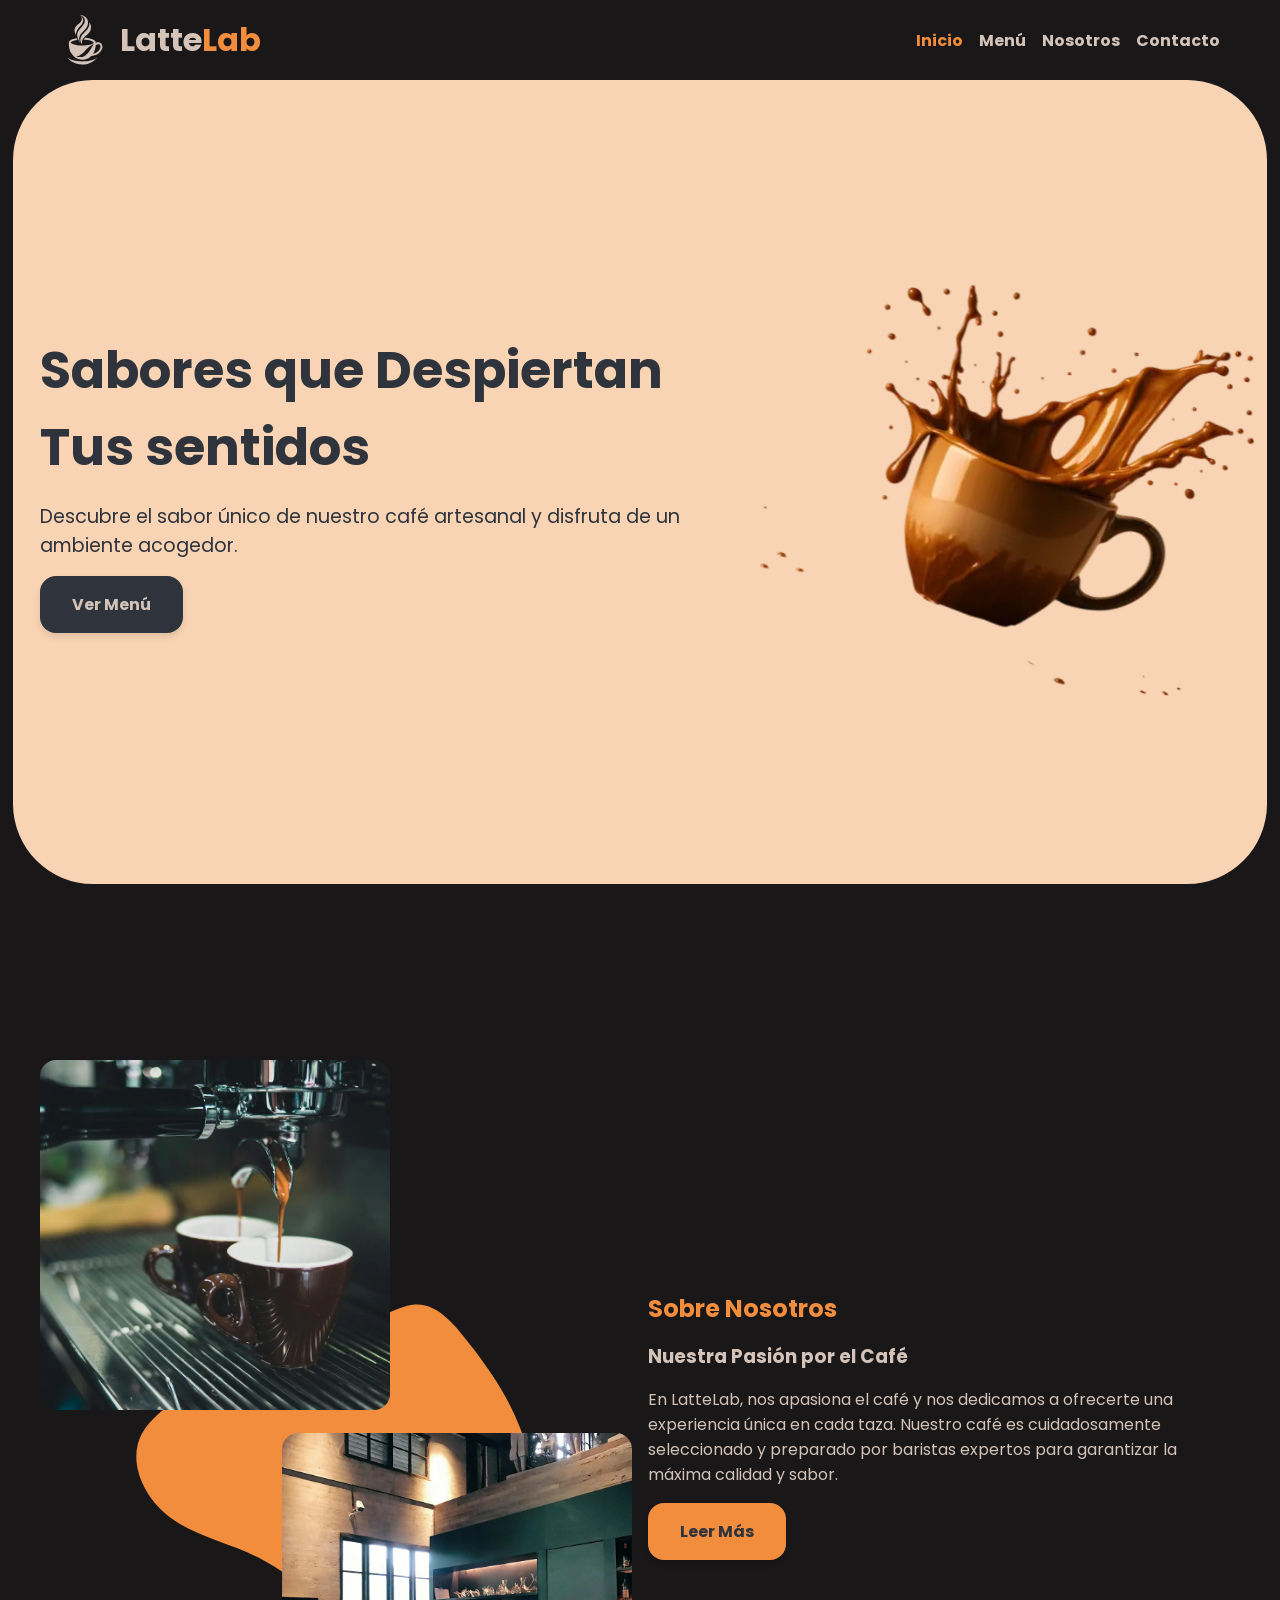
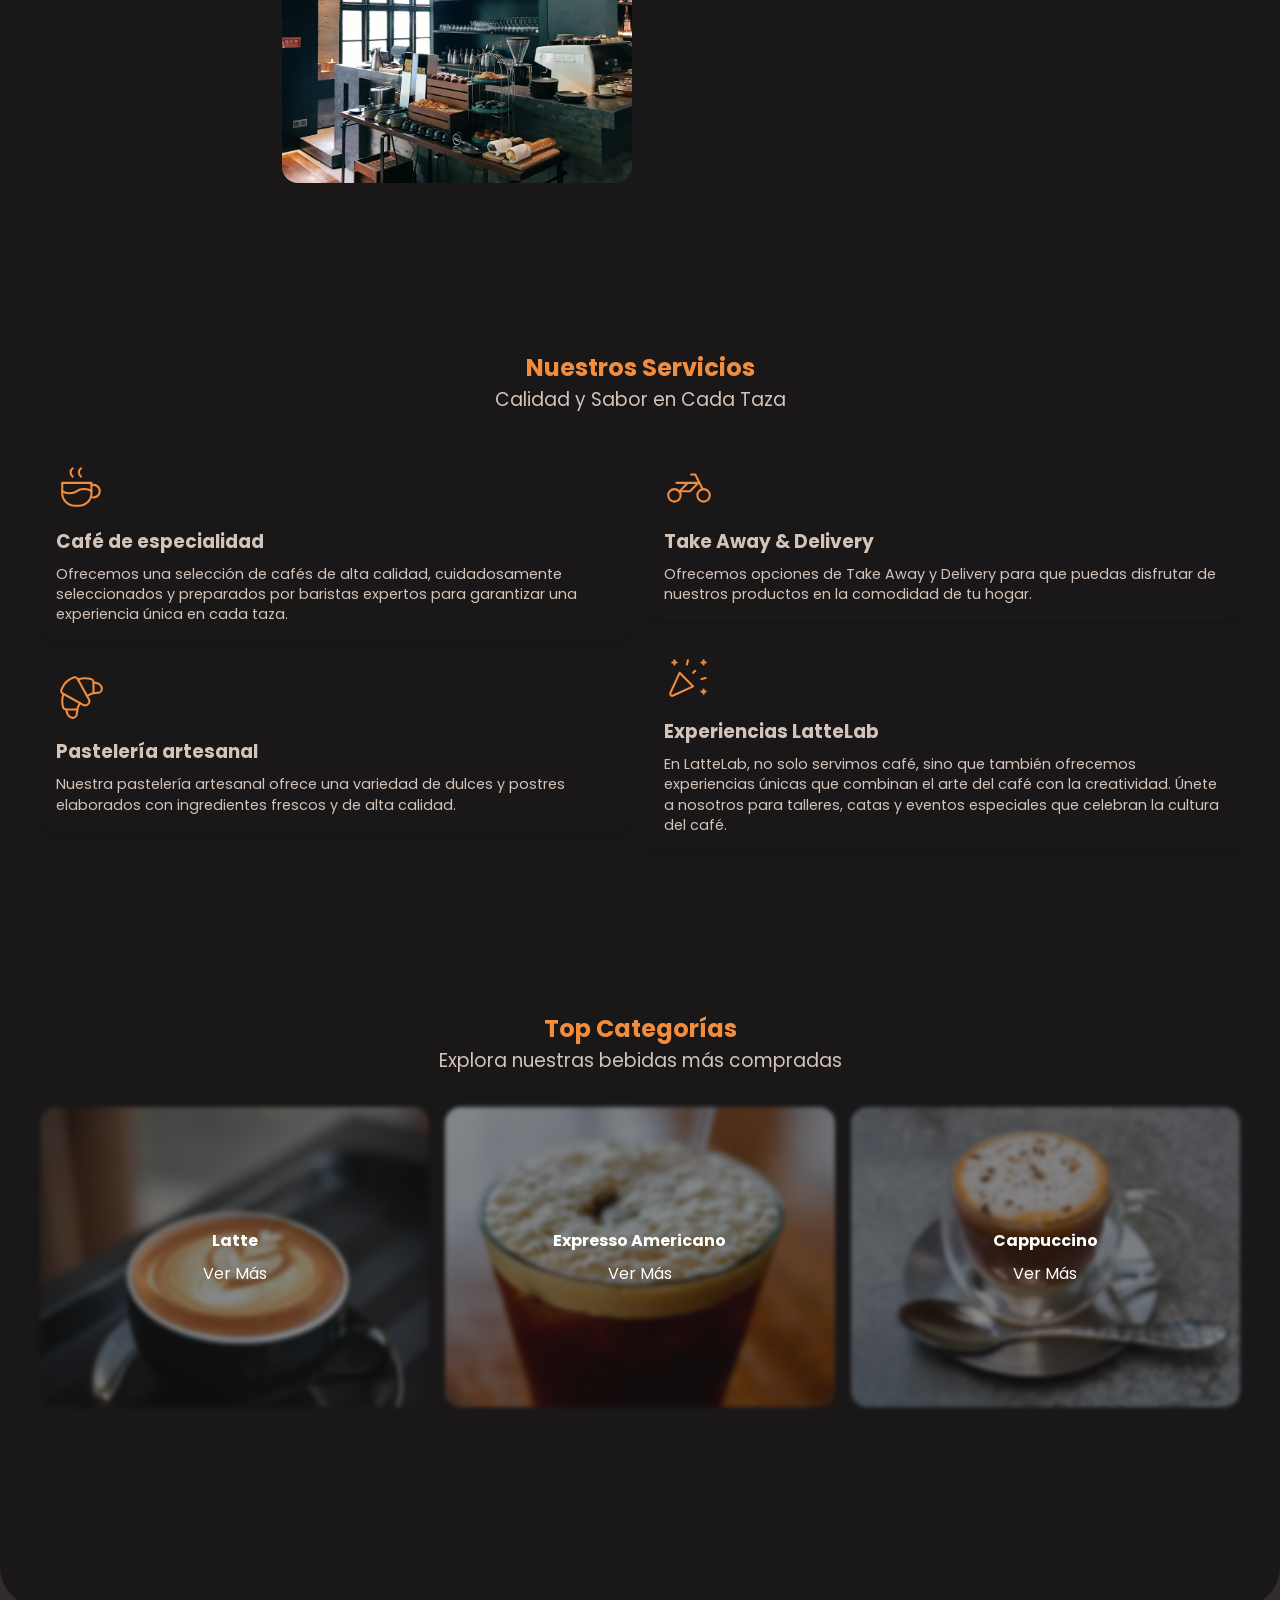
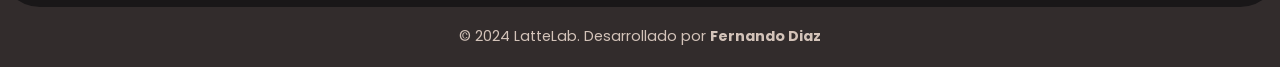
==== index.html @ 5fe3e63a "Add new SVG assets for layout and services - Added blob-2.svg for layout design. - Added wave-haikei" ====
<!DOCTYPE html>
<html lang="es">
  <head>
    <meta charset="UTF-8" />
    <meta name="viewport" content="width=device-width, initial-scale=1.0" />
    <title>LatteLab</title>

    <meta
      name="description"
      content="LatteLab es una cafetería que ofrece una experiencia única con café de alta calidad y un ambiente acogedor."
    />
    <meta name="author" content="Fernando Diaz" />

    <link rel="stylesheet" href="src/styles/fonts.css" />
    <link rel="stylesheet" href="src/styles/variables.css" />
    <link rel="stylesheet" href="src/styles/style.css" />
  </head>
  <body>
    <header>
      <div class="header__container">
        <div class="header__logo">
          <img
            src="src/assets/images/layout/Coffee.svg"
            alt="Logo de LatteLab"
            loading="eager"
            fetchpriority="high"
          />

          <h1>Latte<span>Lab</span></h1>
        </div>

        <nav class="header__nav">
          <ul class="header__nav-list">
            <li class="header__nav-item">
              <a class="active" href="/">Inicio</a>
            </li>
            <li class="header__nav-item">
              <a href="/src/pages/products.html">Menú</a>
            </li>
            <li class="header__nav-item">
              <a href="/src/pages/about-us.html">Nosotros</a>
            </li>
            <li class="header__nav-item">
              <a href="/src/pages/contact.html">Contacto</a>
            </li>
          </ul>
        </nav>
      </div>
    </header>

    <section class="hero__container">
      <article class="hero__content">
        <div class="hero__content-grid">
          <div class="hero__text">
            <h2 class="hero__title">Sabores que Despiertan Tus sentidos</h2>

            <p class="hero__description">
              Descubre el sabor único de nuestro café artesanal y disfruta de un
              ambiente acogedor.
            </p>

            <a
              href="/src/pages/products.html"
              class="hero__button button__component"
            >
              Ver Menú
            </a>
          </div>

          <div class="hero__image">
            <img
              src="src/assets/images/layout/coffee-hero.webp"
              alt="Imagen de café"
              loading="eager"
              fetchpriority="high"
            />
          </div>
        </div>
      </article>
    </section>

    <main>
      <section class="about__container container__section">
        <article class="about__content">
          <div class="about__images">
            <div class="about__image about__image-left">
              <img
                src="src/assets/images/layout/pexels-chevanon-324028.webp"
                alt="Imagen de café"
                loading="lazy"
                prefetchpriority="low"
                class="about__img-left"
              />
            </div>

            <img
              class="about__blob"
              src="src/assets/images/layout/blob.svg"
              alt="Blob SVG"
              loading="lazy"
              prefetchpriority="low"
            />

            <div class="about__image about__image-right">
              <img
                src="src/assets/images/layout/pexels-julieaagaard-2467287.webp"
                alt="Imagen de café"
                loading="lazy"
                prefetchpriority="low"
                class="about__img-right"
              />
            </div>
          </div>

          <div class="about__text">
            <h2 class="about__title title__section">Sobre Nosotros</h2>

            <h3>Nuestra Pasión por el Café</h3>

            <p class="about__description">
              En LatteLab, nos apasiona el café y nos dedicamos a ofrecerte una
              experiencia única en cada taza. Nuestro café es cuidadosamente
              seleccionado y preparado por baristas expertos para garantizar la
              máxima calidad y sabor.
            </p>

            <a
              href="/src/pages/about-us.html"
              class="about__button button__component"
              >Leer Más</a
            >
          </div>
        </article>
      </section>

      <section class="services__container container__section">
        <div class="services__header">
          <h2 class="services__title title__section">Nuestros Servicios</h2>
          <h3>Calidad y Sabor en Cada Taza</h3>
        </div>

        <article class="services__content">
          <div class="services__items">
            <div class="services__item">
              <img
                src="/src/assets/images/services/coffee.svg"
                alt="Café de especialidad"
              />
              <h3 class="services__item-title">Café de especialidad</h3>
              <p class="services__item-description">
                Ofrecemos una selección de cafés de alta calidad, cuidadosamente
                seleccionados y preparados por baristas expertos para garantizar
                una experiencia única en cada taza.
              </p>
            </div>

            <div class="services__item">
              <img
                src="src/assets/images/services/croissant.svg"
                alt="Pastelería artesanal"
              />
              <h3 class="services__item-title">Pastelería artesanal</h3>
              <p class="services__item-description">
                Nuestra pastelería artesanal ofrece una variedad de dulces y
                postres elaborados con ingredientes frescos y de alta calidad.
              </p>
            </div>
          </div>

          <div class="services__items">
            <div class="services__item">
              <img
                src="src/assets/images/services/delivery.svg"
                alt="Take Away & Delivery"
              />
              <h3 class="services__item-title">Take Away & Delivery</h3>
              <p class="services__item-description">
                Ofrecemos opciones de Take Away y Delivery para que puedas
                disfrutar de nuestros productos en la comodidad de tu hogar.
              </p>
            </div>

            <div class="services__item">
              <img
                src="src/assets/images/services/experience.svg"
                alt="Experiencias LatteLab"
              />
              <h3 class="services__item-title">Experiencias LatteLab</h3>
              <p class="services__item-description">
                En LatteLab, no solo servimos café, sino que también ofrecemos
                experiencias únicas que combinan el arte del café con la
                creatividad. Únete a nosotros para talleres, catas y eventos
                especiales que celebran la cultura del café.
              </p>
            </div>
          </div>
        </article>
      </section>

      <section class="categories__container container__section">
        <div class="categories__header">
          <h2 class="categories__title title__section">Top Categorías</h2>
          <h3>Explora nuestras bebidas más compradas</h3>
        </div>

        <article class="categories__content">
          <a href="src/pages/products.html" class="categories__item">
            <div class="categories__item--text">
              <img src="src/assets/images/categories/latte.webp" alt="Latte" />
              <h4>Latte</h4>

              <span>Ver Más</span>
            </div>
          </a>

          <a href="src/pages/products.html" class="categories__item">
            <div class="categories__item--text">
              <img
                src="src/assets/images/categories/americano.webp"
                alt="Expresso Americano"
              />
              <h4>Expresso Americano</h4>

              <span>Ver Más</span>
            </div>
          </a>

          <a href="src/pages/products.html" class="categories__item">
            <div class="categories__item--text">
              <img
                src="src/assets/images/categories/cappuccino.webp"
                alt="Cappuccino"
              />
              <h4>Cappuccino</h4>

              <span>Ver Más</span>
            </div>
          </a>
        </article>
      </section>
    </main>

    <footer>
      <div class="footer__corner"></div>
      <div class="footer__content">
        <p>
          &copy; 2024 LatteLab. Desarrollado por
          <a href="https://metaldev.com.ar/">Fernando Diaz</a>
        </p>
      </div>
    </footer>
  </body>
</html>
---- src/styles/fonts.css ----
@font-face {
  font-family: "Poppins";
  src: url("../assets/fonts/Poppins-Regular.ttf") format("truetype");
  font-weight: 400;
  font-style: normal;
  font-display: swap;
}

@font-face {
  font-family: "Poppins";
  src: url("../assets/fonts/Poppins-Medium.ttf") format("truetype");
  font-weight: 500;
  font-style: normal;
  font-display: swap;
}

@font-face {
  font-family: "Poppins";
  src: url("../assets/fonts/Poppins-Bold.ttf") format("truetype");
  font-weight: 700;
  font-style: normal;
  font-display: swap;
}
---- src/styles/variables.css ----
:root {
  /*? COLORS */
  --color-primary: #f28d3d;
  --color-secondary: #b58863;
  --color-accent: #f8d4b4;
  --color-black: #2e333c;
  --color-background: #191718;
  --color-text: #d3c3b9;
  --color-white: #ffffff;
  --color-footer: #322c2c;

  --background-color: var(--color-background);
  --text-color: var(--color-text);

  /*? SIZES */
  --max-width: 1200px;
  --header-height: 80px;
  --footer-height: 100px;
}

body {
  background-color: var(--background-color);
  color: var(--text-color);
  font-family: "Poppins", sans-serif;
}

ul {
  list-style: none;
}

a {
  text-decoration: none;
  color: inherit;
}

.container__section {
  width: 95%;
  max-width: var(--max-width);
  margin: 10rem auto;
  /* min-height: 100dvh; */
}

.active {
  color: var(--color-primary);
}

.button__component {
  width: fit-content;
  padding: 1rem 2rem;
  font-weight: bold;
  box-shadow: 0 4px 6px rgba(0, 0, 0, 0.1);
  transition: background-color 0.3s ease, box-shadow 0.3s ease, color 0.3s ease;

  &:active {
    transform: scale(0.95);
  }
}

.title__section {
  color: var(--color-primary);
}
---- src/styles/style.css ----
* {
  margin: 0;
  padding: 0;
  box-sizing: border-box;
}

header {
  width: 100%;
  height: var(--header-height);
  animation: blurNav linear both;
  animation-timeline: scroll(root block);
  animation-range: 0 200px;
  position: fixed;
  top: 0;
  left: 0;
  z-index: 1000;

  .header__container {
    max-width: var(--max-width);
    height: 100%;
    margin: 0 auto;
    display: flex;
    align-items: center;
    justify-content: space-between;
    padding: 0 20px;

    .header__logo {
      display: flex;
      align-items: center;
      gap: 10px;

      img {
        width: 50px;
        height: auto;
        object-fit: contain;
      }

      span {
        color: var(--color-primary);
      }
    }

    .header__nav {
      .header__nav-list {
        display: flex;
        gap: 1rem;

        .header__nav-item {
          font-weight: bold;

          a {
            transition: color 0.3s ease;

            &:hover {
              color: var(--color-primary);
            }
          }
        }
      }
    }
  }
}

.hero__container {
  width: 100%;
  height: 100dvh;
  overflow: hidden;

  .hero__content {
    width: 98%;
    height: calc(100% - (var(--header-height) + 1rem));
    background-color: var(--color-accent);
    margin: var(--header-height) auto 0 auto;
    border-radius: 5rem;
    color: var(--color-black);
    padding: 1rem;

    .hero__content-grid {
      width: 100%;
      max-width: var(--max-width);
      height: 100%;
      margin: 0 auto;
      display: flex;
      justify-content: space-between;
      align-items: center;

      .hero__text {
        width: clamp(300px, 70%, 700px);
        display: flex;
        flex-direction: column;
        gap: 1rem;

        .hero__title {
          font-size: clamp(1rem, 4vw, 4rem);
        }

        .hero__description {
          font-size: clamp(0.6rem, 1.5vw, 2rem);
        }

        .hero__button {
          background-color: var(--color-black);
          color: var(--color-text);
          border-radius: 1rem;

          &:hover {
            background-color: var(--color-primary);
            box-shadow: 0 6px 8px rgba(0, 0, 0, 0.15);
            color: var(--color-black);
          }
        }
      }

      .hero__image {
        img {
          width: clamp(200px, 100%, 600px);
          height: auto;
          object-fit: contain;
          rotate: 15deg;
        }
      }
    }
  }
}

main {
  .about__container {
    display: flex;
    justify-content: center;
    align-items: center;
    gap: 1rem;

    .about__content {
      display: flex;
      justify-content: space-between;
      align-items: center;
      gap: 1rem;

      .about__images {
        height: 100%;
        flex: 1 1 0;
        display: flex;
        flex-direction: column;
        justify-content: space-between;
        gap: 1rem;
        position: relative;

        .about__image-left {
          align-self: flex-start;
        }

        .about__image-right {
          align-self: flex-end;
        }

        .about__blob {
          position: absolute;
          top: 0;
          left: 0;
          right: 0;
          bottom: 0;
          margin: auto;
          width: clamp(200px, 100%, 600px);
          z-index: -1;
          /* opacity: 0.7; */
        }

        .about__image {
          img {
            width: 350px;
            height: 350px;
            border-radius: 1rem;
            object-fit: cover;
            object-position: center;
          }
        }
      }

      .about__text {
        flex: 1 1 0;
        display: flex;
        flex-direction: column;
        gap: 1rem;

        .about__button {
          background-color: var(--color-primary);
          color: var(--color-black);
          border-radius: 1rem;

          &:hover {
            background-color: var(--color-black);
            box-shadow: 0 6px 8px rgba(0, 0, 0, 0.15);
            color: var(--color-text);
          }
        }
      }
    }
  }

  .services__container {
    display: flex;
    flex-direction: column;
    gap: 2rem;
    text-align: center;
    justify-content: center;

    .services__header {
      h3 {
        font-weight: normal;
      }
    }

    .services__content {
      display: grid;
      grid-template-columns: repeat(auto-fit, minmax(200px, 1fr));
      gap: 1rem;

      .services__items {
        flex: 1 1 0;
        display: flex;
        flex-direction: column;
        gap: 1rem;
        text-align: left;

        .services__item {
          padding: 1rem;
          border-radius: 1rem;
          box-shadow: 0 4px 6px rgba(0, 0, 0, 0.1);
          transition: transform 0.3s ease, box-shadow 0.3s ease;

          &:hover {
            transform: translateY(-5px);
            box-shadow: 0 8px 12px rgba(242, 142, 61, 0.2);
          }

          img {
            width: 50px;
            height: 50px;
            object-fit: contain;
            margin-bottom: 0.5rem;
          }

          .services__item-title {
            font-weight: bold;
            margin-bottom: 0.5rem;
          }

          .services__item-description {
            font-size: 0.9rem;
            line-height: 1.4;
          }
        }
      }
    }
  }

  .categories__container {
    display: flex;
    flex-direction: column;
    gap: 2rem;
    text-align: center;
    justify-content: center;

    .categories__header {
      h3 {
        font-weight: normal;
      }
    }

    .categories__content {
      display: grid;
      grid-template-columns: repeat(auto-fit, minmax(200px, 1fr));
      gap: 1rem;

      .categories__item {
        width: 100%;
        height: 300px;
        position: relative;
        display: grid;
        place-items: center;
        cursor: pointer;

        .categories__item--text {
          color: var(--color-white);
          display: flex;
          flex-direction: column;
          gap: 0.5rem;
          transition: color 0.3s ease;
        }

        img {
          width: 100%;
          height: 100%;
          object-fit: cover;
          object-position: center;
          border-radius: 1rem;
          position: absolute;
          top: 0;
          left: 0;
          z-index: -1;
          filter: blur(2px);
          opacity: 0.5;
          transition: filter 0.3s ease, opacity 0.3s ease;
        }

        &:hover {
          .categories__item--text {
            color: transparent;
          }

          img {
            filter: blur(0);
            opacity: 1;
          }
        }
      }
    }
  }
}

footer {
  width: 100%;
  height: var(--footer-height);
  background-color: var(--color-footer);

  .footer__corner {
    width: 100%;
    height: 40px;
    background-color: var(--color-background);
    border-radius: 0 0 5rem 5rem;
  }

  .footer__content {
    width: 90%;
    height: calc(100% - 40px);
    margin: 0 auto;
    display: grid;
    place-items: center;
    font-size: clamp(0.7rem, 1.5vw, 0.9rem);
    text-align: center;

    a {
      font-weight: bold;
      transition: color 0.3s ease;

      &:hover {
        color: var(--color-primary);
      }
    }
  }
}

@keyframes blurNav {
  from {
    background-color: transparent;
    backdrop-filter: blur(0);
  }
  to {
    backdrop-filter: blur(6px);
    -webkit-backdrop-filter: blur(6px);
  }
}
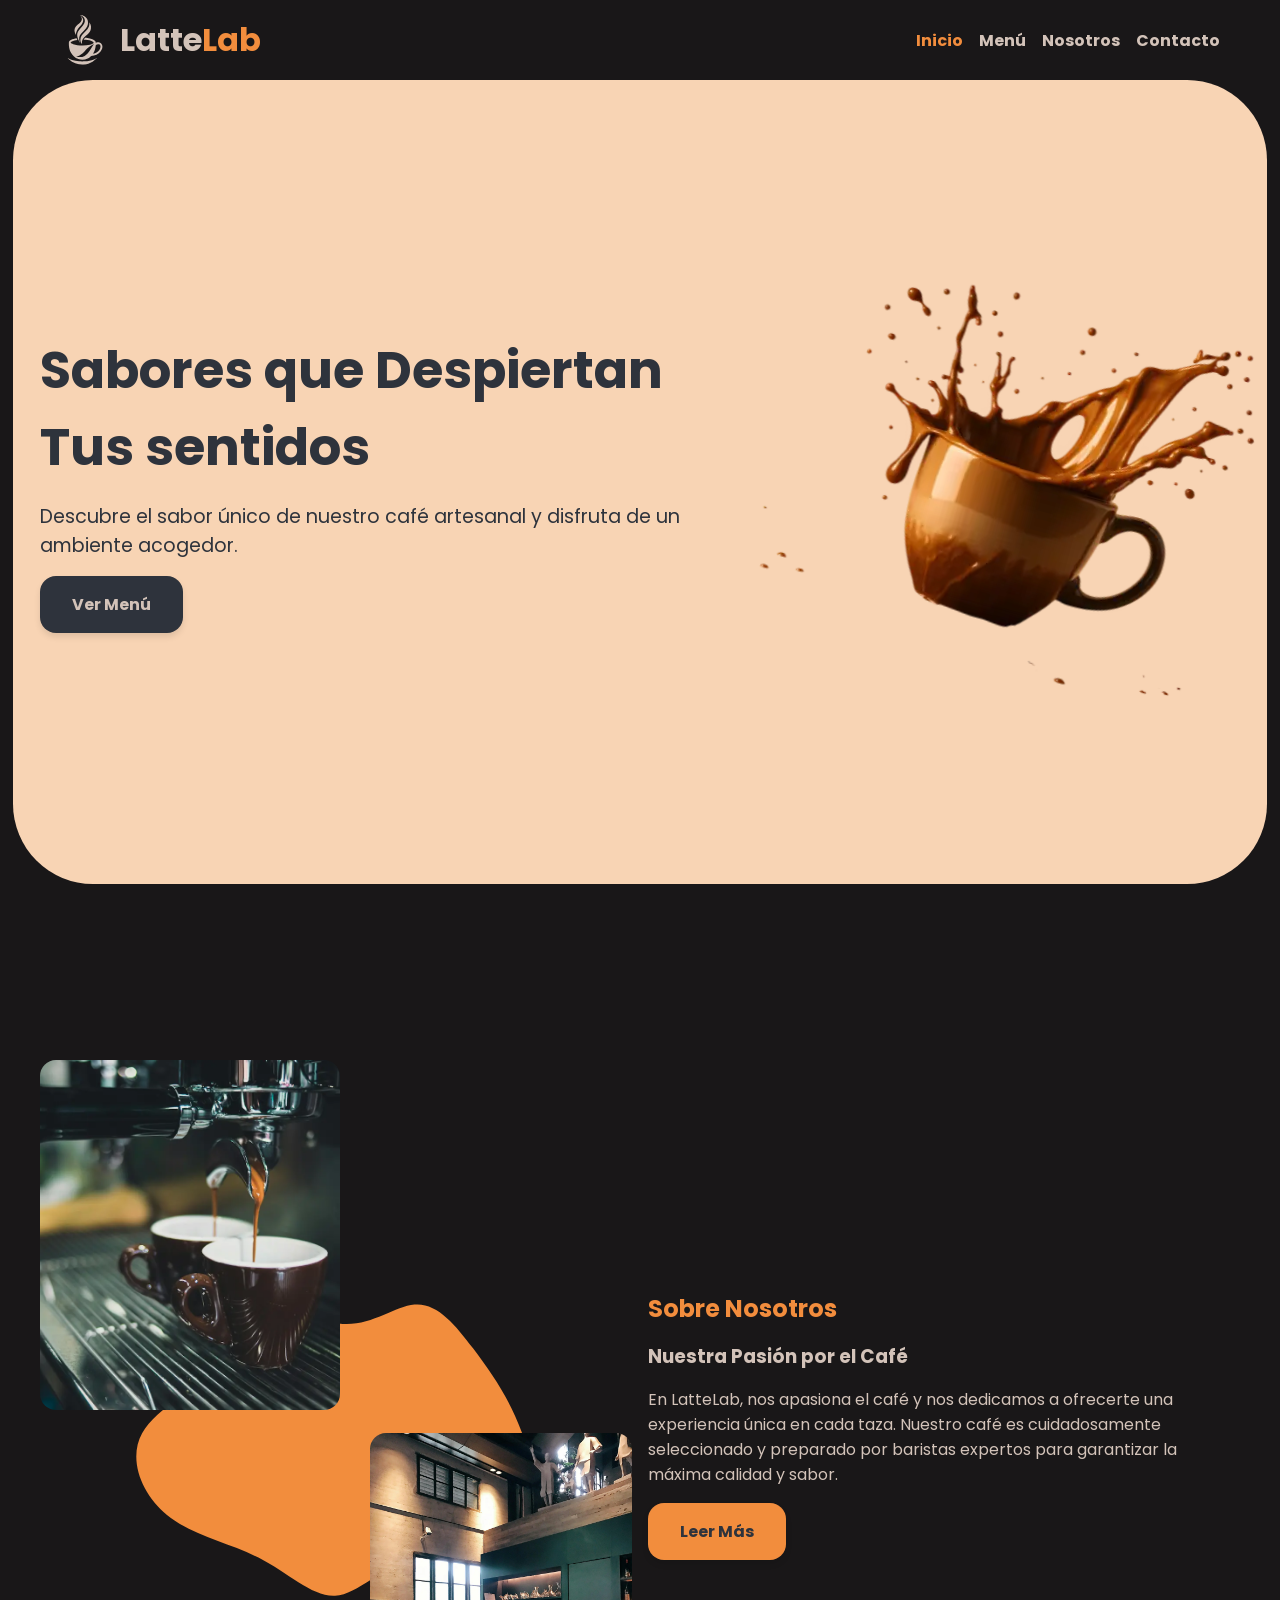
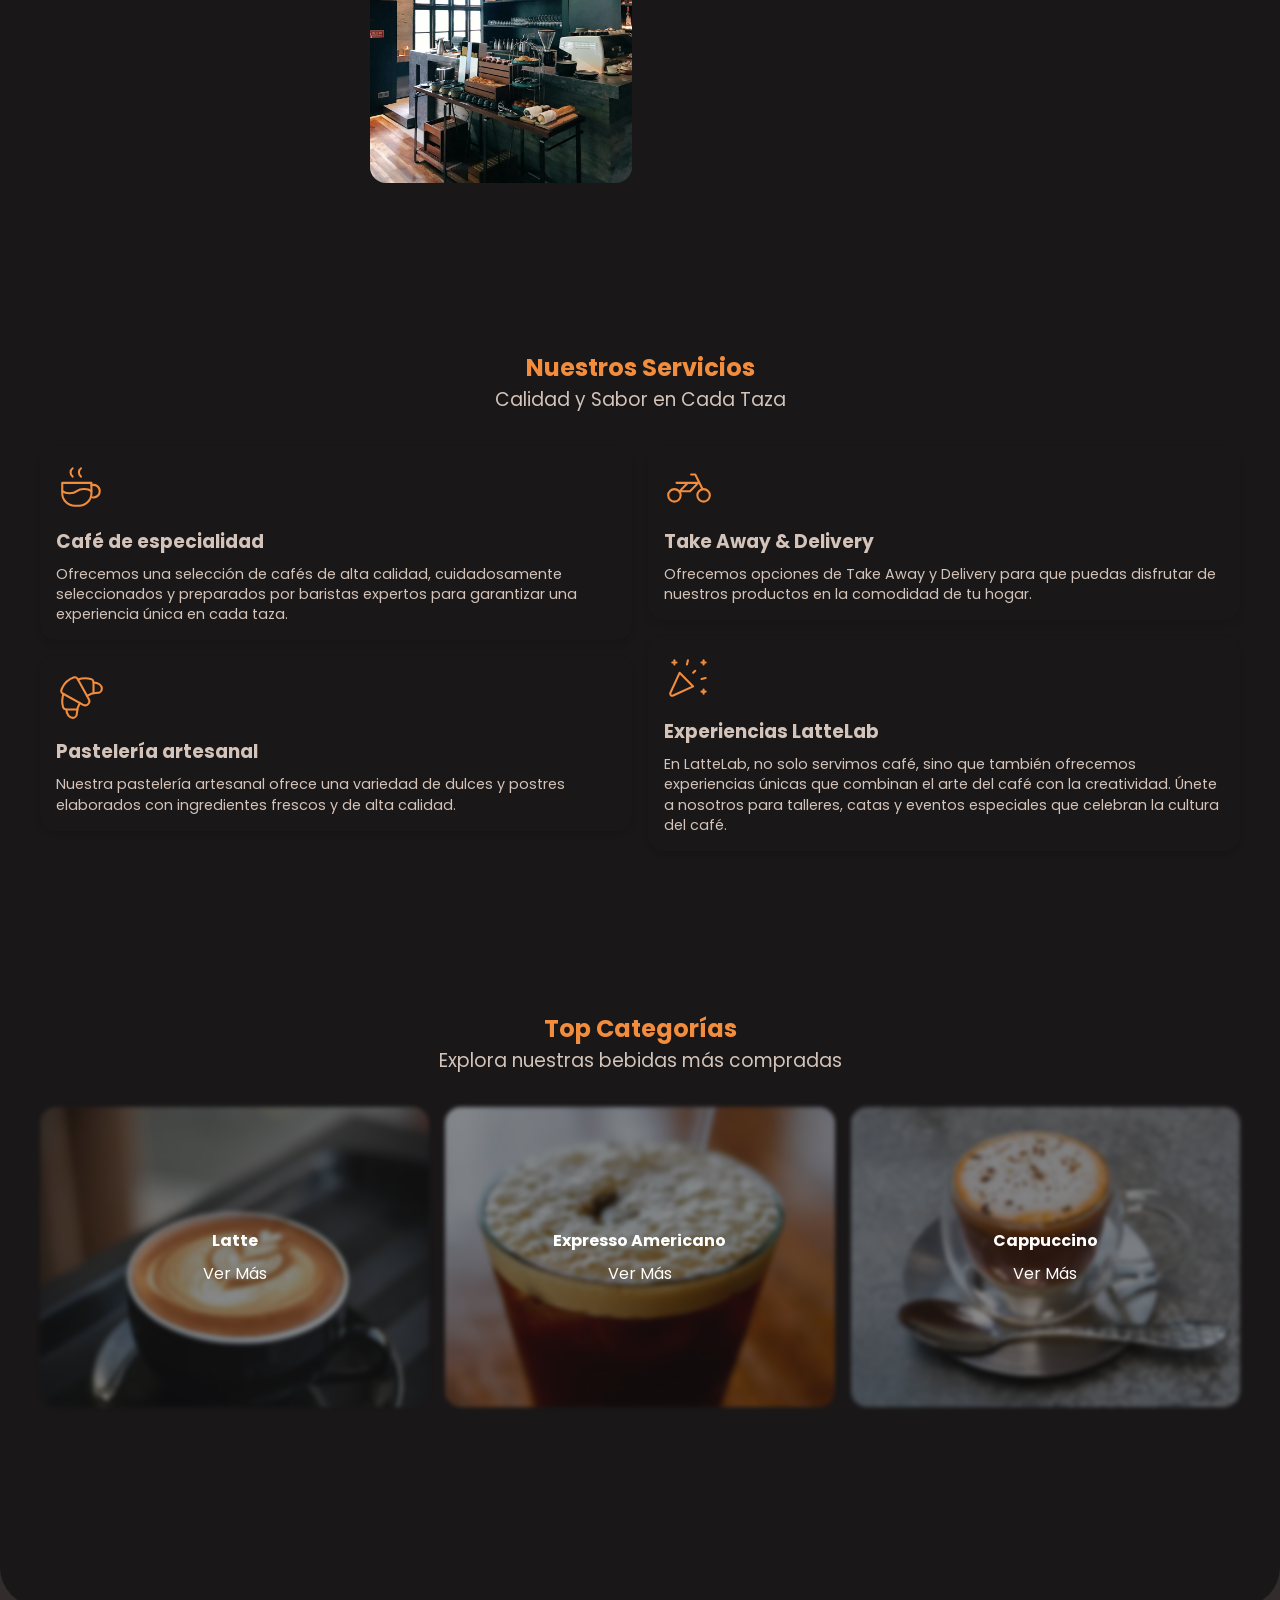
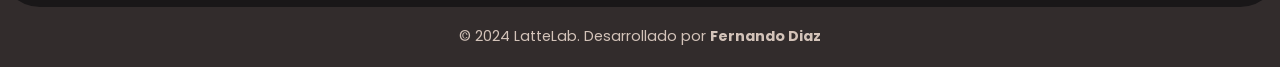
==== commit 15a9da5c: "Update navigation links to use relative paths for consistency across pages" ====
--- a/index.html
+++ b/index.html
@@ -4,6 +4,11 @@
     <meta charset="UTF-8" />
     <meta name="viewport" content="width=device-width, initial-scale=1.0" />
     <title>LatteLab</title>
+    <link
+      rel="shortcut icon"
+      href="src/assets/images/favicon.ico"
+      type="image/x-icon"
+    />
 
     <meta
       name="description"
@@ -35,13 +40,13 @@
               <a class="active" href="/">Inicio</a>
             </li>
             <li class="header__nav-item">
-              <a href="/src/pages/products.html">Menú</a>
-            </li>
-            <li class="header__nav-item">
-              <a href="/src/pages/about-us.html">Nosotros</a>
-            </li>
-            <li class="header__nav-item">
-              <a href="/src/pages/contact.html">Contacto</a>
+              <a href="src/pages/products.html">Menú</a>
+            </li>
+            <li class="header__nav-item">
+              <a href="src/pages/about-us.html">Nosotros</a>
+            </li>
+            <li class="header__nav-item">
+              <a href="src/pages/contact.html">Contacto</a>
             </li>
           </ul>
         </nav>
@@ -143,7 +148,7 @@
           <div class="services__items">
             <div class="services__item">
               <img
-                src="/src/assets/images/services/coffee.svg"
+                src="src/assets/images/services/coffee.svg"
                 alt="Café de especialidad"
               />
               <h3 class="services__item-title">Café de especialidad</h3>
@@ -245,7 +250,7 @@
       <div class="footer__content">
         <p>
           &copy; 2024 LatteLab. Desarrollado por
-          <a href="https://metaldev.com.ar/">Fernando Diaz</a>
+          <a href="https://metaldev.com.ar/" target="_blank">Fernando Diaz</a>
         </p>
       </div>
     </footer>
--- a/src/styles/variables.css
+++ b/src/styles/variables.css
@@ -40,6 +40,13 @@
   /* min-height: 100dvh; */
 }
 
+.main__section {
+  width: 95%;
+  max-width: var(--max-width);
+  min-height: calc(100dvh - (var(--header-height) + var(--footer-height)));
+  margin: var(--header-height) auto 0 auto;
+}
+
 .active {
   color: var(--color-primary);
 }
--- a/src/styles/style.css
+++ b/src/styles/style.css
@@ -54,7 +54,27 @@
             &:hover {
               color: var(--color-primary);
             }
-          }
+
+            @media (width <= 560px) {
+              font-size: 0.7rem;
+            }
+          }
+        }
+      }
+    }
+
+    @media (width <= 560px) {
+      flex-direction: column;
+      justify-content: center;
+      gap: 0.3rem;
+
+      .header__logo {
+        img {
+          width: 30px;
+        }
+
+        h1 {
+          font-size: 1.2rem;
         }
       }
     }
@@ -117,6 +137,35 @@
           height: auto;
           object-fit: contain;
           rotate: 15deg;
+        }
+      }
+
+      @media (width <= 560px) {
+        flex-direction: column;
+        justify-content: center;
+        text-align: center;
+        gap: 1rem;
+
+        .hero__text {
+          align-items: center;
+
+          .hero__title {
+            font-size: clamp(1rem, 8vw, 3rem);
+          }
+
+          .hero__description {
+            font-size: clamp(0.6rem, 3vw, 1.5rem);
+          }
+
+          /* .hero__button {
+            font-size: clamp(0.6rem, 3vw, 1.5rem);
+          } */
+        }
+
+        .hero__image {
+          img {
+            width: 200px;
+          }
         }
       }
     }
@@ -167,7 +216,7 @@
 
         .about__image {
           img {
-            width: 350px;
+            width: clamp(150px, 100%, 300px);
             height: 350px;
             border-radius: 1rem;
             object-fit: cover;
@@ -192,6 +241,15 @@
             box-shadow: 0 6px 8px rgba(0, 0, 0, 0.15);
             color: var(--color-text);
           }
+        }
+      }
+
+      @media (width <= 560px) {
+        flex-direction: column-reverse;
+
+        .about__text {
+          text-align: center;
+          align-items: center;
         }
       }
     }
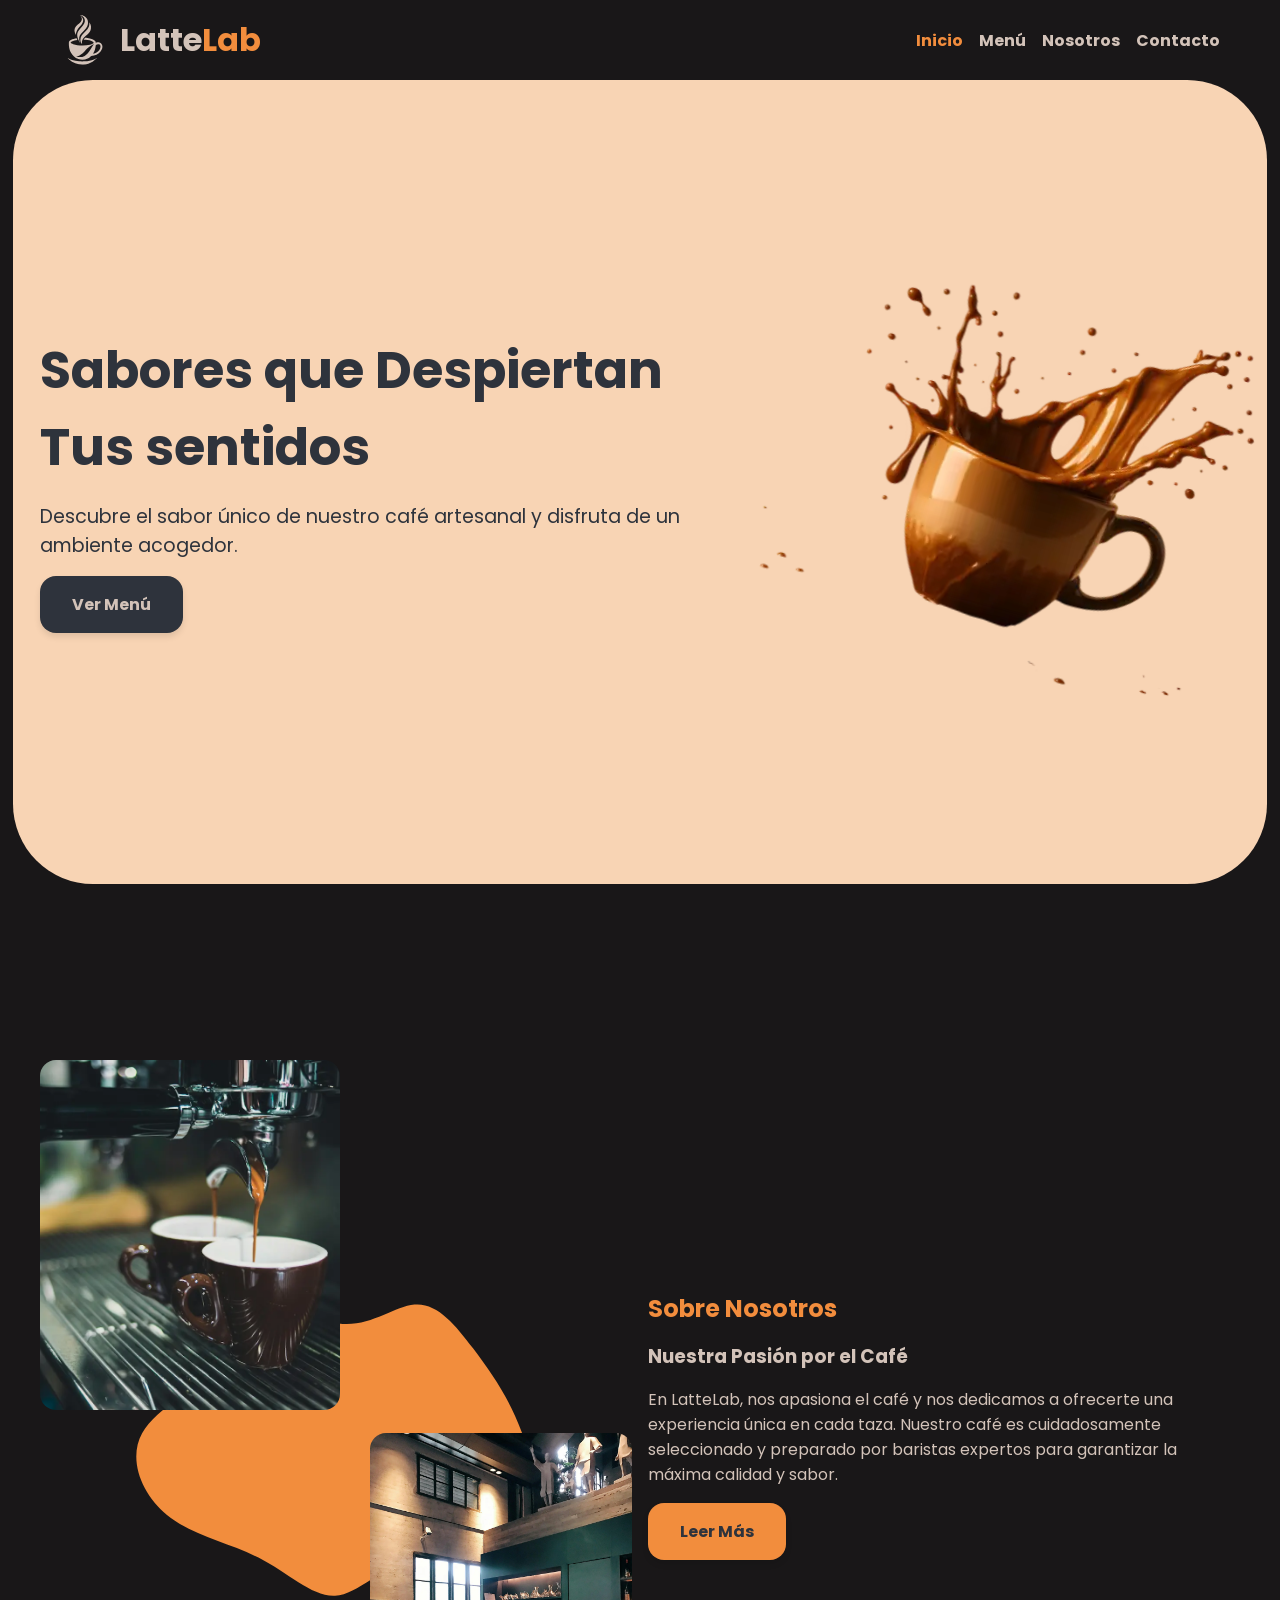
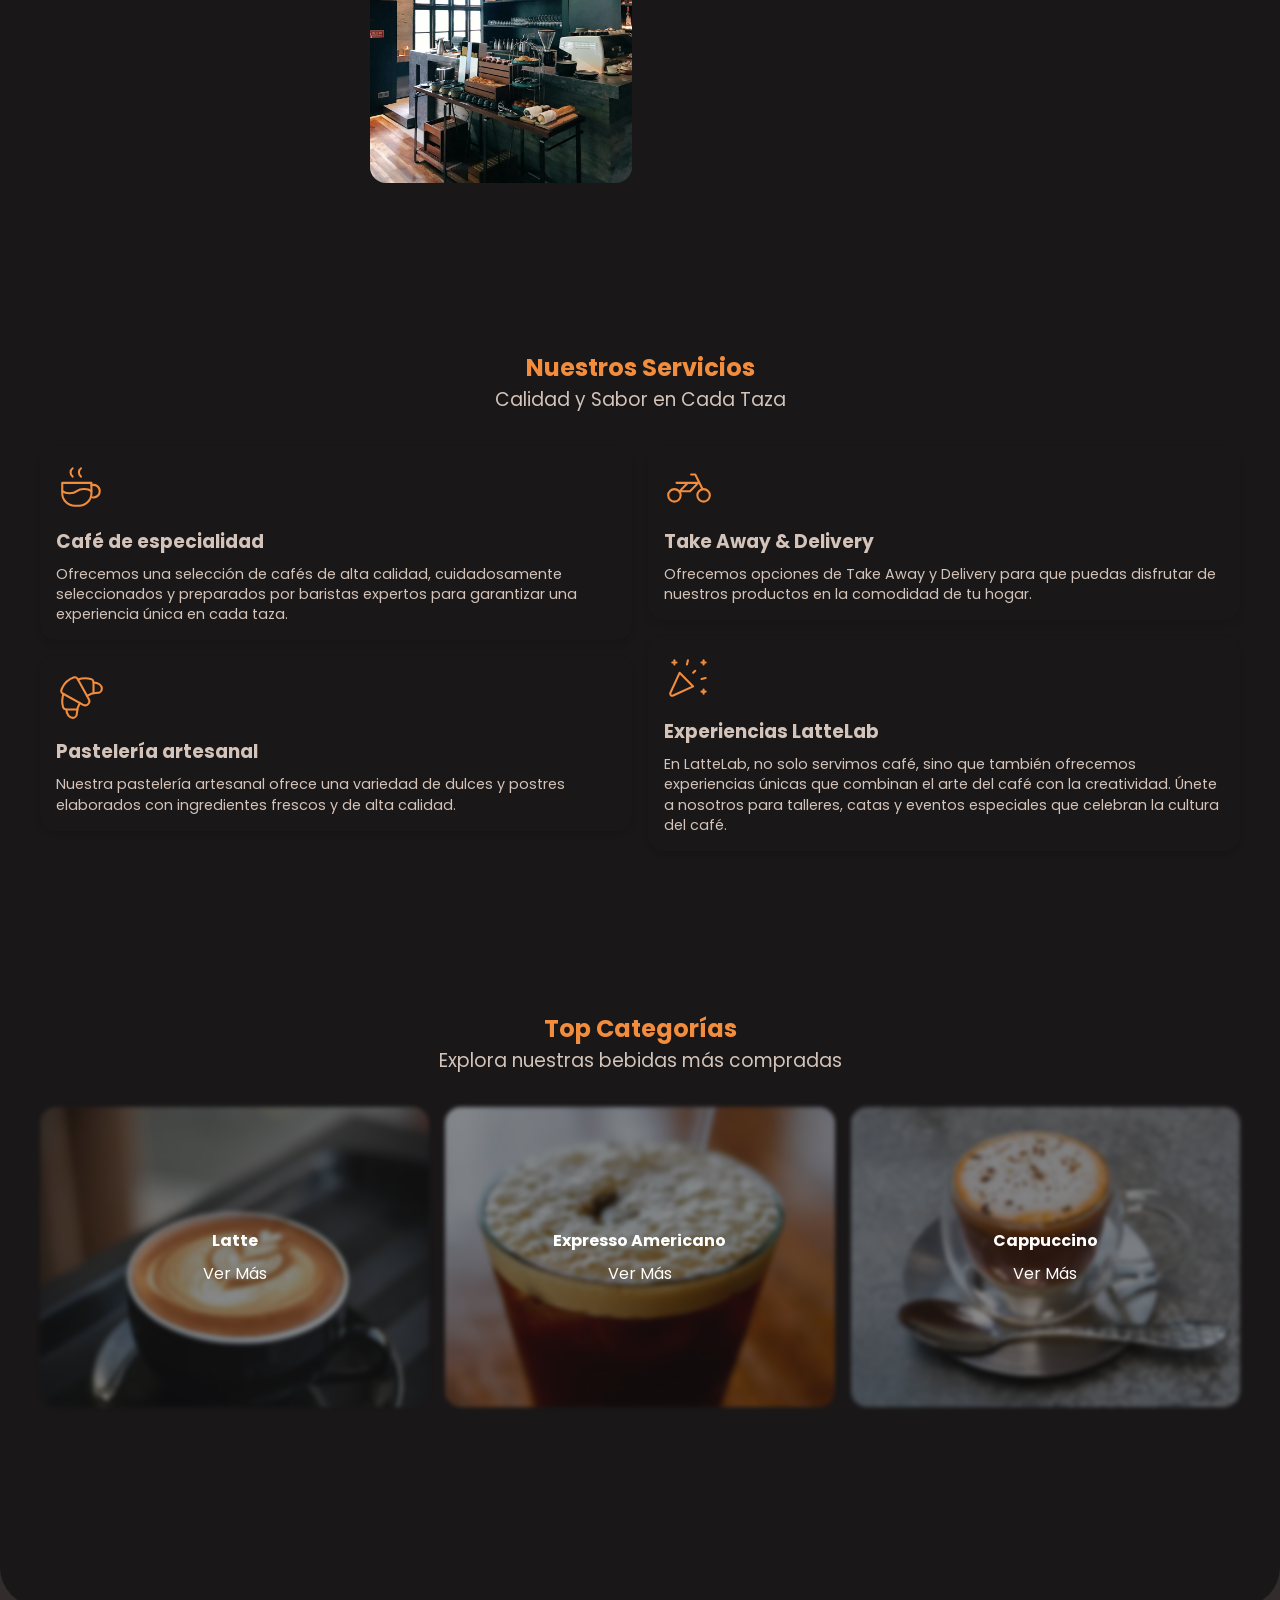
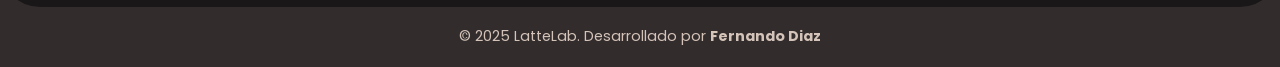
==== commit 0413e0c6: "Update copyright year to 2025 in footer across multiple pages" ====
--- a/index.html
+++ b/index.html
@@ -37,7 +37,7 @@
         <nav class="header__nav">
           <ul class="header__nav-list">
             <li class="header__nav-item">
-              <a class="active" href="/">Inicio</a>
+              <a class="active" href="./index.html">Inicio</a>
             </li>
             <li class="header__nav-item">
               <a href="src/pages/products.html">Menú</a>
@@ -249,7 +249,7 @@
       <div class="footer__corner"></div>
       <div class="footer__content">
         <p>
-          &copy; 2024 LatteLab. Desarrollado por
+          &copy; 2025 LatteLab. Desarrollado por
           <a href="https://metaldev.com.ar/" target="_blank">Fernando Diaz</a>
         </p>
       </div>
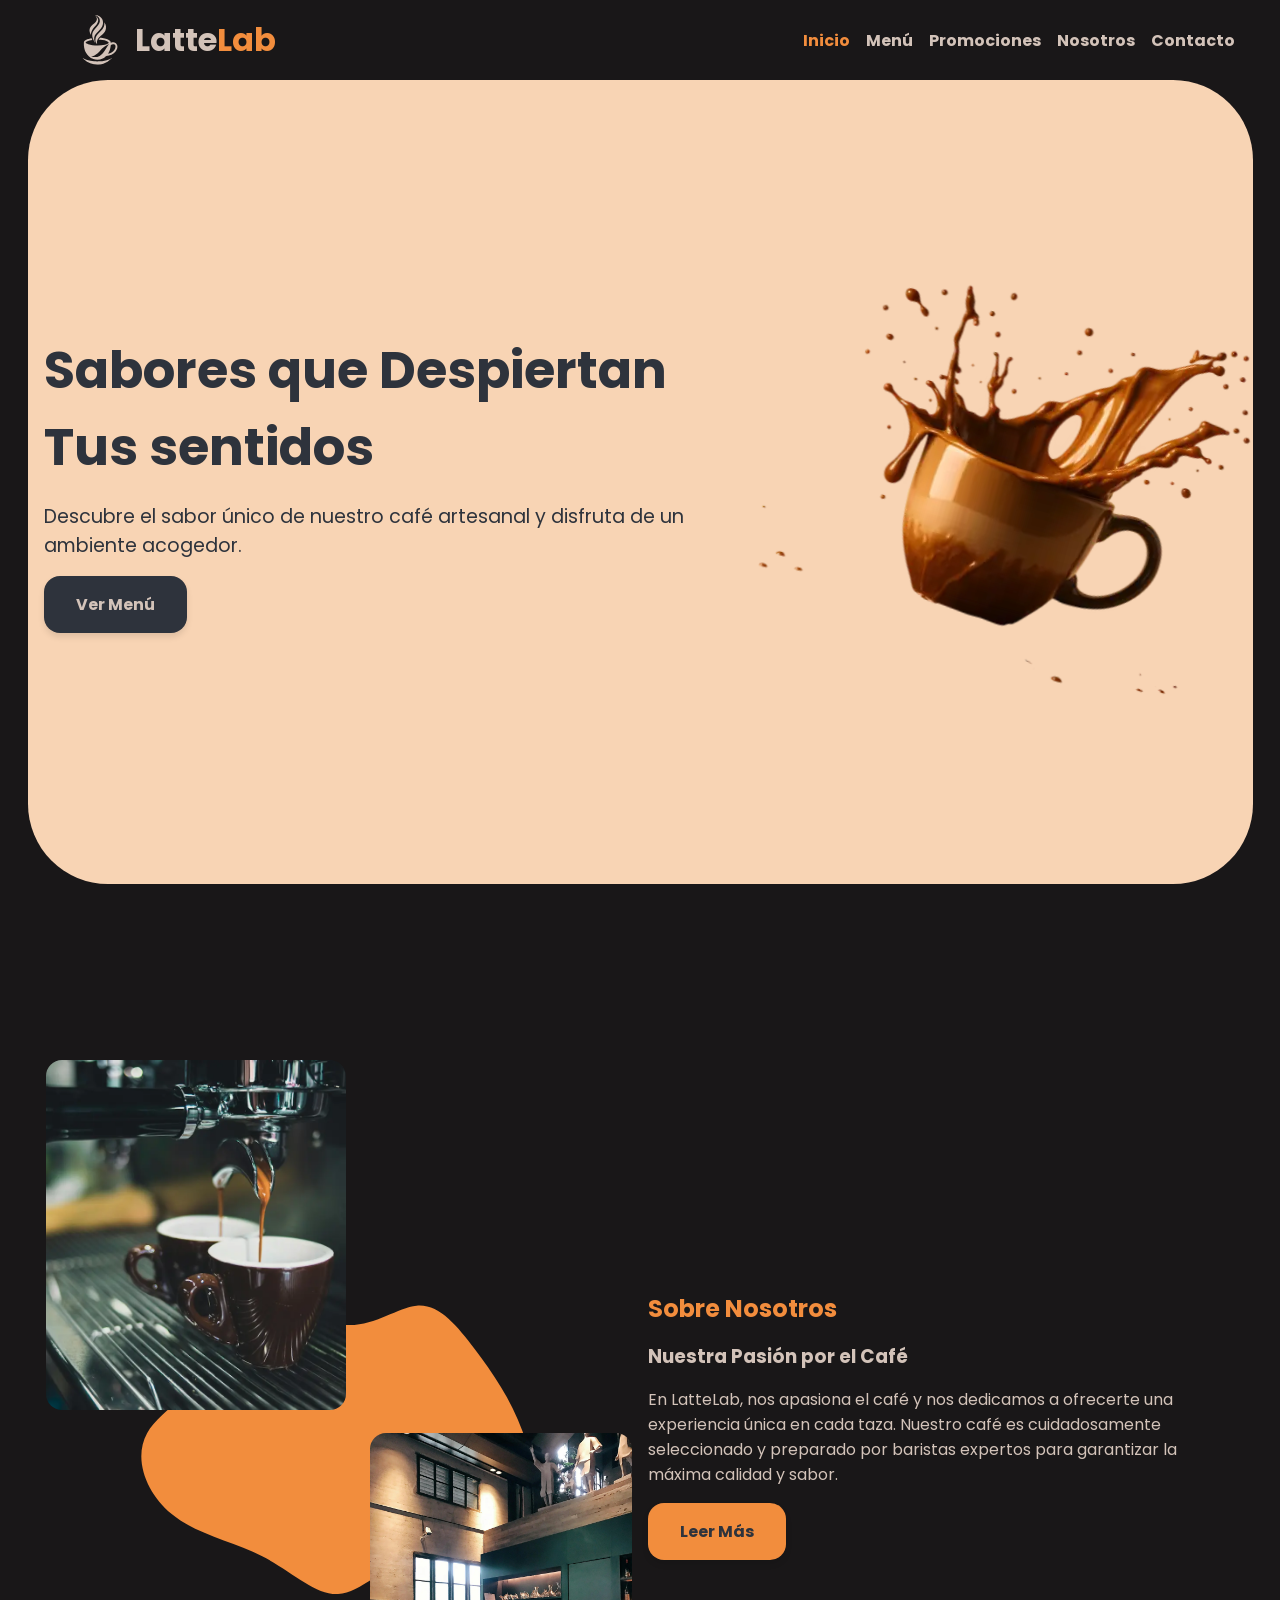
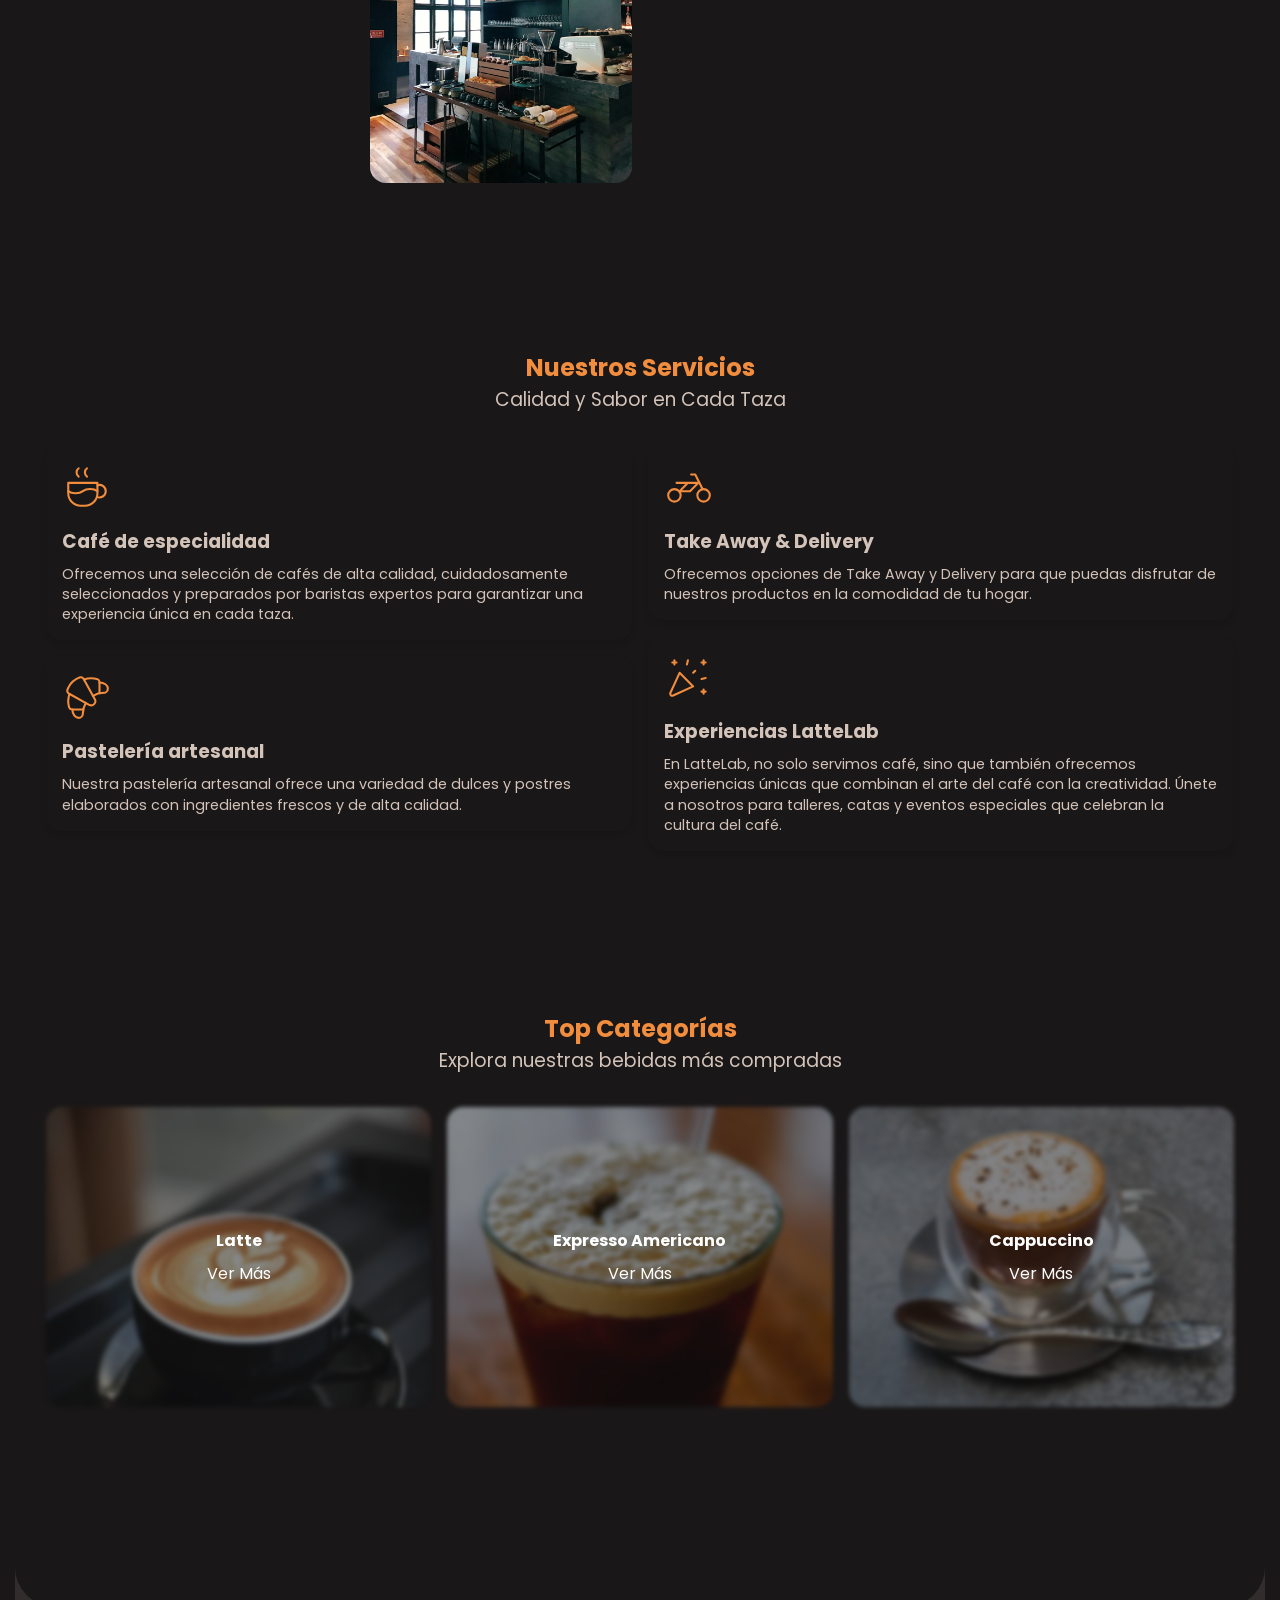
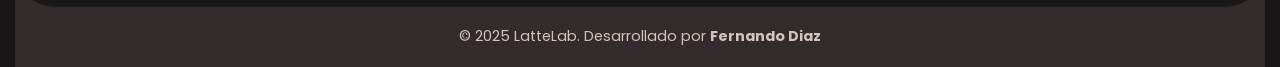
==== commit b0a65035: "Add promotions page, product data, and update templates for product display" ====
--- a/index.html
+++ b/index.html
@@ -43,6 +43,9 @@
               <a href="src/pages/products.html">Menú</a>
             </li>
             <li class="header__nav-item">
+              <a href="src/pages/promotions.html">Promociones</a>
+            </li>
+            <li class="header__nav-item">
               <a href="src/pages/about-us.html">Nosotros</a>
             </li>
             <li class="header__nav-item">
@@ -65,7 +68,7 @@
             </p>
 
             <a
-              href="/src/pages/products.html"
+              href="src/pages/products.html"
               class="hero__button button__component"
             >
               Ver Menú
@@ -130,7 +133,7 @@
             </p>
 
             <a
-              href="/src/pages/about-us.html"
+              href="src/pages/about-us.html"
               class="about__button button__component"
               >Leer Más</a
             >
--- a/src/styles/variables.css
+++ b/src/styles/variables.css
@@ -18,6 +18,11 @@
   --footer-height: 100px;
 }
 
+html {
+  scroll-behavior: smooth;
+  scrollbar-gutter: stable both-edges;
+}
+
 body {
   background-color: var(--background-color);
   color: var(--text-color);
@@ -66,3 +71,149 @@
 .title__section {
   color: var(--color-primary);
 }
+
+.aside__overlay {
+  position: fixed;
+  inset: 0;
+  background: rgba(0, 0, 0, 0.4);
+  opacity: 0;
+  visibility: hidden;
+  transition: opacity 0.2s ease, visibility 0.2s ease;
+  z-index: 9998;
+}
+
+.aside__menu {
+  position: fixed;
+  top: 0;
+  right: 0;
+  width: clamp(250px, 50%, 500px);
+  height: 100dvh;
+  background-color: var(--color-black);
+  box-shadow: -2px 0 12px rgba(0, 0, 0, 0.3);
+  padding: 1rem;
+  overflow-y: auto;
+  z-index: 9999;
+  transform: translateX(100%);
+  opacity: 0;
+  transition: transform 0.25s ease, opacity 0.25s ease;
+
+  .card__container {
+    display: flex;
+    flex-direction: column;
+    gap: 1rem;
+  }
+}
+
+.aside__menu.is-open {
+  transform: translateX(0%);
+  opacity: 1;
+}
+
+.aside__overlay.is-open {
+  opacity: 1;
+  visibility: visible;
+}
+
+.body--locked {
+  overflow: hidden;
+}
+
+.aside__close {
+  display: inline-flex;
+  align-items: center;
+  gap: 0.5rem;
+  border: none;
+  background: transparent;
+  color: var(--color-text);
+  cursor: pointer;
+  font-size: 0.95rem;
+  margin-bottom: 1rem;
+}
+
+.template__cart {
+  width: 100%;
+  display: flex;
+  justify-content: space-between;
+  align-items: center;
+  gap: 1rem;
+  padding: 1rem;
+  position: relative;
+
+  .cart__title {
+    width: 120px;
+  }
+
+  .cart__discount {
+    display: none;
+    background-color: var(--color-primary);
+    color: var(--color-white);
+    border-radius: 6px;
+    padding: 0.1rem 0.5rem;
+    font-size: 0.8rem;
+    font-weight: 600;
+    margin-top: 0.2rem;
+    width: fit-content;
+    position: absolute;
+    top: 0;
+    left: 70px;
+  }
+
+  .btn__actions--cart {
+    display: flex;
+    gap: 0.2rem;
+    justify-content: flexend;
+
+    button {
+      padding: 0.5rem;
+      border-radius: 4px;
+      border: none;
+      font-weight: bold;
+      cursor: pointer;
+
+      &.btn__plus {
+        background-color: var(--color-primary);
+        color: var(--color-white);
+      }
+
+      &.btn__remove {
+        background-color: var(--color-secondary);
+        color: var(--color-white);
+      }
+
+      &.cart__delete {
+        background-color: var(--color-accent);
+        color: var(--color-black);
+      }
+    }
+  }
+}
+
+.cart__summary {
+  margin-top: 1rem;
+  padding-top: 0.75rem;
+  border-top: 1px solid rgba(255, 255, 255, 0.1);
+  display: grid;
+  gap: 0.35rem;
+  font-size: 0.95rem;
+
+  .row {
+    display: flex;
+    justify-content: space-between;
+    align-items: baseline;
+  }
+
+  .total {
+    font-weight: 700;
+    font-size: 1.05rem;
+  }
+
+  .muted {
+    opacity: 0.75;
+    text-decoration: line-through;
+  }
+
+  .savings {
+    color: var(--color-primary);
+    font-weight: 600;
+  }
+}
--- a/src/styles/style.css
+++ b/src/styles/style.css
@@ -57,6 +57,30 @@
 
             @media (width <= 560px) {
               font-size: 0.7rem;
+            }
+          }
+
+          .cart__button {
+            background-color: transparent;
+            border: none;
+            color: var(--color-primary);
+            cursor: pointer;
+            position: relative;
+
+            .badge__count {
+              width: 20px;
+              height: 20px;
+              text-align: center;
+              position: absolute;
+              top: -8px;
+              right: -8px;
+              background-color: var(--color-primary);
+              color: var(--color-white);
+              border-radius: 50%;
+              font-size: 0.8rem;
+              font-weight: bold;
+              line-height: 20px;
+              display: none;
             }
           }
         }
